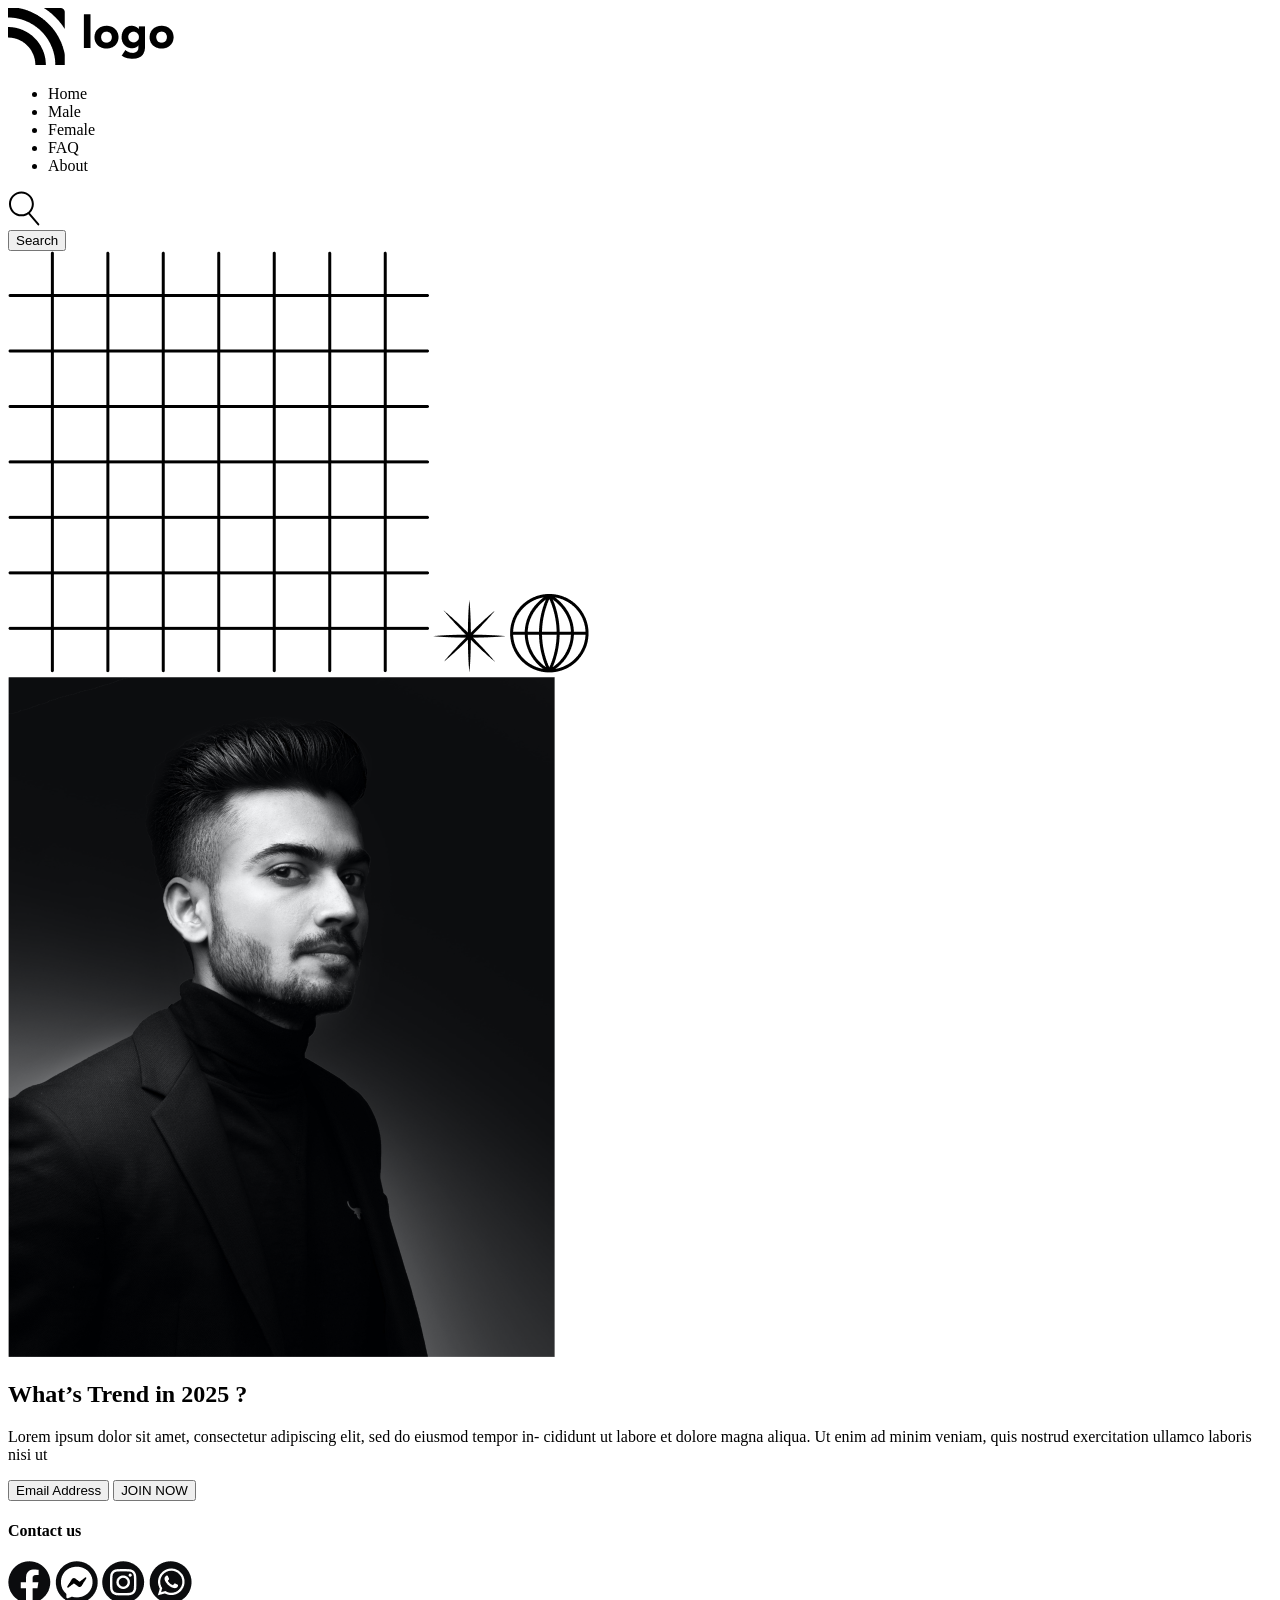
==== project-1/index.html @ d9344a89 "HTML and CSS" ====
<!DOCTYPE html>
<html lang="en">
  <head>
    <meta charset="UTF-8" />
    <meta http-equiv="X-UA-Compatible" content="IE=edge" />
    <meta name="viewport" content="width=device-width, initial-scale=1.0" />
    <!-- CSS File -->
    <link rel="stylesheet" href="/style.css" />
    <!-- Font Orbiton -->
    <link rel="preconnect" href="https://fonts.googleapis.com" />
    <link rel="preconnect" href="https://fonts.gstatic.com" crossorigin />
    <link
      href="https://fonts.googleapis.com/css2?family=Orbitron:wght@400;500;600;700;800&display=swap"
      rel="stylesheet"
    />

    <!-- FONT Poppins -->
    <link rel="preconnect" href="https://fonts.googleapis.com" />
    <link rel="preconnect" href="https://fonts.gstatic.com" crossorigin />
    <link
      href="https://fonts.googleapis.com/css2?family=Poppins:wght@200;300;400;500;600;700&display=swap"
      rel="stylesheet"
    />
    <style>
      /* .headerlogo {
        width: 20%;
        display: inline-block;
      }
      .headermenu {
        width: 50%;
        display: inline-block;
      }
      .headersearch {
        width: 10%;
        display: inline-block;
        float: right;
      }
      .list-item {
        display: inline;
      } */
    </style>
    <title>Project First</title>
  </head>
  <body>
    <div class="container">
      <!-- Navbar Section -->
      <section aria-label="navbar">
        <nav class="navbar-container">
          <div class="headerlogo">
            <img src="assets/Logo.png" alt="brand-logo" />
          </div>
          <div class="headermenu">
            <ul class="list">
              <li class="list-item">Home</li>
              <li class="list-item">Male</li>
              <li class="list-item">Female</li>
              <li class="list-item">FAQ</li>
              <li class="list-item">About</li>
            </ul>
          </div>
          <div class="button-group headersearch">
            <div class="search-icon">
              <svg
                width="32"
                height="35"
                viewBox="0 0 32 35"
                fill="none"
                xmlns="http://www.w3.org/2000/svg"
              >
                <path
                  d="M13.42 25.34C6.56004 25.34 0.97998 19.76 0.97998 12.9C0.97998 6.03999 6.56004 0.459991 13.42 0.459991C20.28 0.459991 25.86 6.03999 25.86 12.9C25.87 19.76 20.28 25.34 13.42 25.34ZM13.42 2.44999C7.66004 2.44999 2.97998 7.13999 2.97998 12.89C2.97998 18.64 7.66004 23.33 13.42 23.33C19.18 23.33 23.86 18.64 23.86 12.89C23.86 7.13999 19.18 2.44999 13.42 2.44999Z"
                  fill="black"
                />
                <path
                  d="M30.35 34.4C30.07 34.4 29.7899 34.28 29.5899 34.05L19.75 22.53C19.39 22.11 19.44 21.48 19.86 21.12C20.28 20.76 20.91 20.81 21.27 21.23L31.11 32.75C31.47 33.17 31.42 33.8 31 34.16C30.81 34.32 30.58 34.4 30.35 34.4Z"
                  fill="black"
                />
              </svg>
            </div>
            <div><button class="nav-button">Search</button></div>
          </div>
        </nav>
      </section>
      <!-- Hero Banner Section -->
      <section aria-label="banner">
        <div class="hero-container">
          <!-- --------------- -->
          <!-- Patterns -->
          <!-- ---------------- -->
          <span class="square">
            <img src="assets/squares.png" alt="square-pattern" />
          </span>
          <!-- Star -->
          <span class="star">
            <img src="assets/start.png" alt="start-pattern" />
          </span>
          <!-- Globe -->
          <span class="globe">
            <img src="assets/globe.png" alt="globe-pattern" />
          </span>
          <div>
            <img src="assets/Image.png" alt="person-hero-iamge" />
          </div>
          <div class="hero-container-right">
            <h1 class="hero-heading">What’s Trend in 2025 ?</h1>
            <p class="hero-description">
              Lorem ipsum dolor sit amet, consectetur adipiscing elit, sed do
              eiusmod tempor in- cididunt ut labore et dolore magna aliqua. Ut
              enim ad minim veniam, quis nostrud exercitation ullamco laboris
              nisi ut
            </p>
            <div>
              <button class="button-email">Email Address</button>
              <button class="button-join">JOIN NOW</button>
            </div>
            <div>
              <h4 class="contact-heading">Contact us</h4>
              <div class="icons">
                <span>
                  <img src="assets/Group.png" alt="facebook-icon" />
                </span>
                <span>
                  <img src="assets/Group (1).png" alt="messenger-icon" />
                </span>
                <span>
                  <img src="assets/Group (2).png" alt="instagram-icon" />
                </span>
                <span>
                  <img src="assets/Group (3).png" alt="whatsapp-icon" />
                </span>
              </div>
            </div>
          </div>
        </div>
      </section>
    </div>
  </body>
</html>
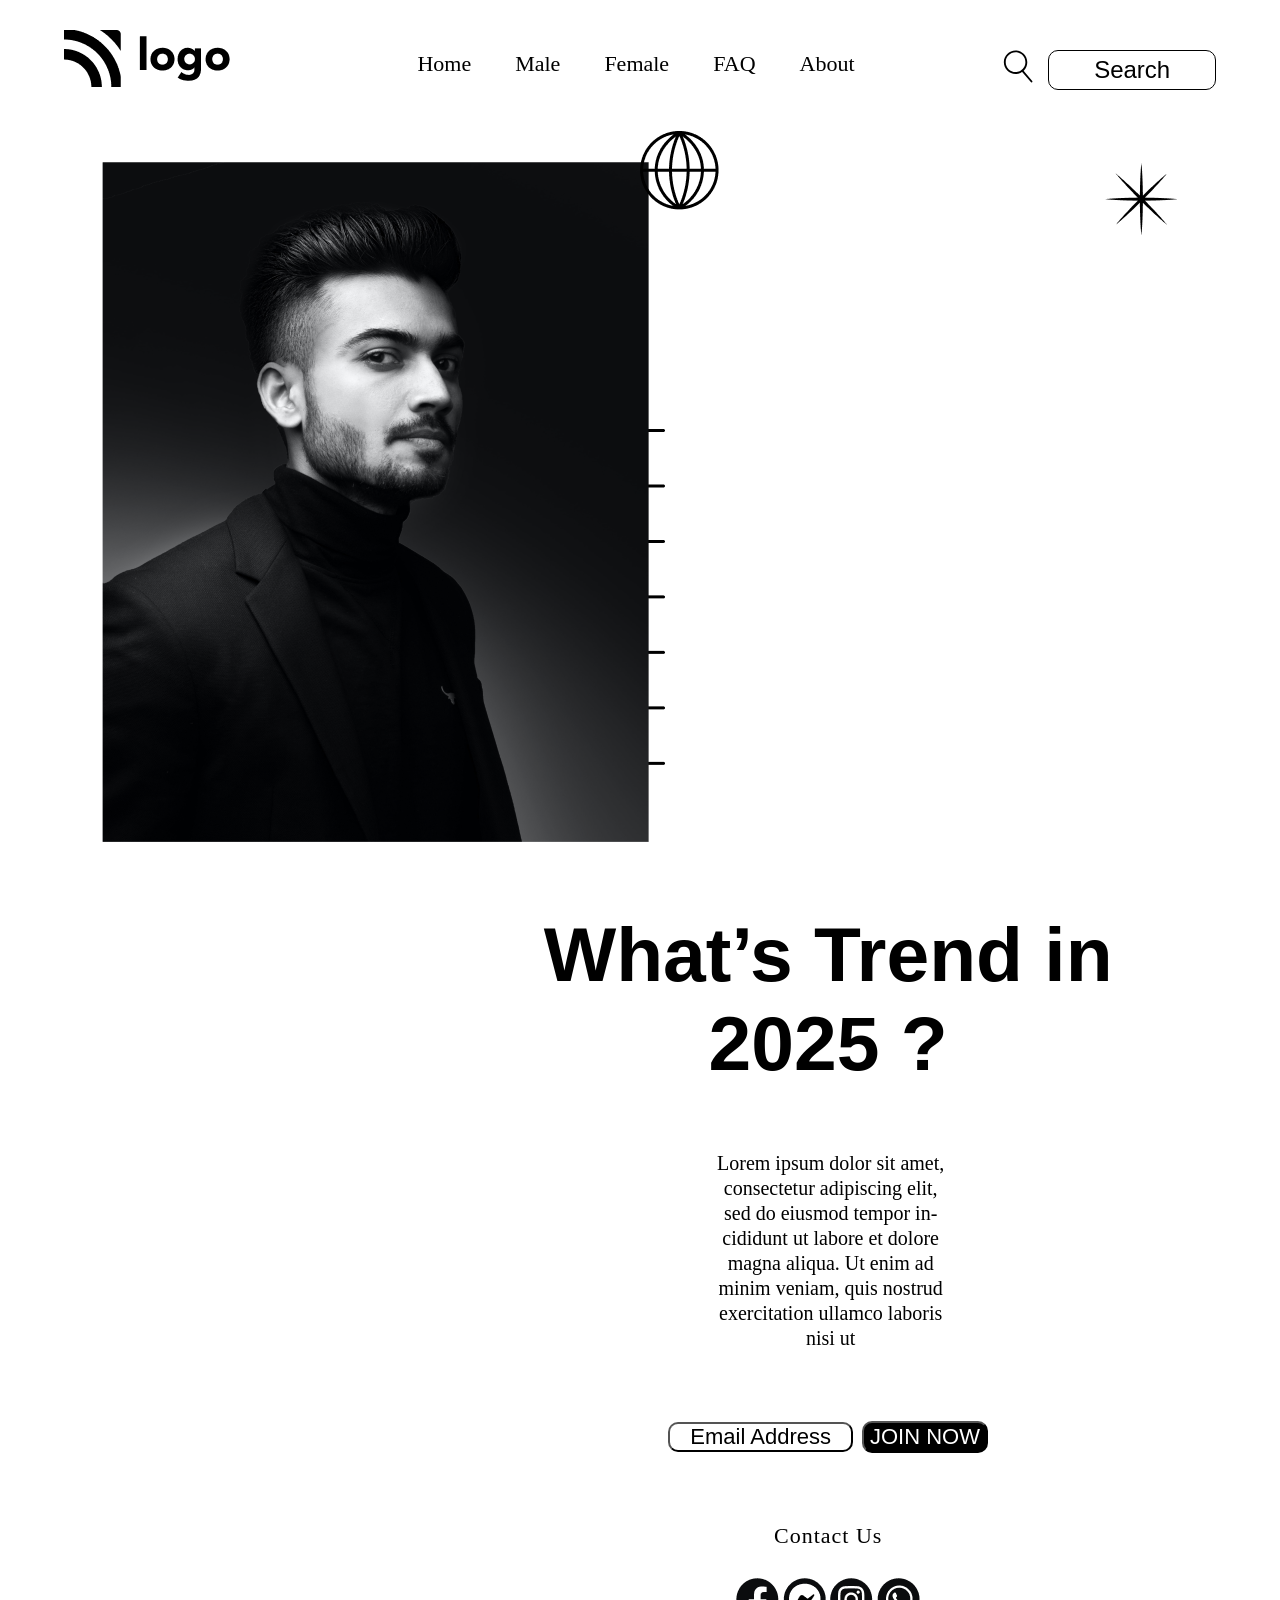
==== commit afa0cbf4: "Project First CSS Include" ====
--- a/project-1/index.html
+++ b/project-1/index.html
@@ -5,7 +5,7 @@
     <meta http-equiv="X-UA-Compatible" content="IE=edge" />
     <meta name="viewport" content="width=device-width, initial-scale=1.0" />
     <!-- CSS File -->
-    <link rel="stylesheet" href="/style.css" />
+    <link rel="stylesheet" href="style.css" />
     <!-- Font Orbiton -->
     <link rel="preconnect" href="https://fonts.googleapis.com" />
     <link rel="preconnect" href="https://fonts.gstatic.com" crossorigin />
--- a/project-1/style.css
+++ b/project-1/style.css
@@ -0,0 +1,114 @@
+@import url('https://fonts.googleapis.com/css2?family=Orbitron:wght@600&family=Square+Peg&display=swap');
+
+body {
+    margin: 0px;
+  }
+  /********* Start nav */
+  .navbar-container {
+    display: flex;
+    justify-content: space-around;
+    padding-top: 30px;
+  }
+  
+  .list li {
+    padding: 5px 20px 5px 20px;
+    font-size: 22px;
+    display: inline-block;
+    list-style-type: none;
+  }
+  .search-icon svg {
+    height: 33px;
+    padding-right: 14px;
+  }
+  .nav-button {
+    border: 1px solid #000;
+    border-radius: 10px;
+    padding: 5px 45px 5px 45px;
+    background: #fff;
+    font-size: 24px;
+  }
+  .button-group {
+    display: flex;
+    padding-top: 20px;
+  }
+  /********* end nav */
+  /********* Start container */
+  section[aria-label="banner"] {
+    position: relative;
+  }
+  .hero-container {
+    padding: 5% 8% 5% 8%;
+    /* position: relative;
+    display: flex; */
+  }
+  .hero-container:first div {
+    display: inline-block;
+    /* position: absolute; */
+  }
+  .globe + div {
+    float: left;
+  }
+  .hero-container-right {
+    float: right;
+    width: 65%;
+    text-align: center;
+  }
+  
+  span.square {
+    position: absolute;
+    left: 19.1%;
+    top: 225%;
+    z-index: -1;
+  }
+  span.square::after {
+    position: absolute;
+    top: 75%;
+    right: -151px;
+    background-image: url("/assets/start.png");
+    background-size: cover;
+    display: inline-block;
+    width: 50px;
+    height: 50px;
+    content: "";
+  }
+  span.star {
+    float: right;
+  }
+  span.globe {
+    top: 25%;
+    position: absolute;
+    left: 50%;
+  }
+  .hero-container-right h1 {
+    font-size: 4.8rem;
+    font-family: 'Orbitron', sans-serif;  
+  }
+  .hero-description + div {
+    margin: 10%;
+  }
+  p.hero-description {
+    padding: 0px 225px 0px 230px;
+    line-height: 25px;
+    font-size: 20px;
+  }
+  .button-email {
+    border-radius: 10px;
+    padding: 0px 20px 0px 20px;
+    background-color: #fff;
+    font-size: 22px;
+  }
+  .button-join {
+    background-color: #000;
+    color: #fff;
+    border-radius: 10px;
+    margin-left: 5px;
+    font-size: 22px;
+  }
+  .contact-heading {
+    font-size: 22px;
+    font-weight: 100;
+    text-transform: capitalize;
+    letter-spacing: 1px;
+  }
+  /********* End container */
+  
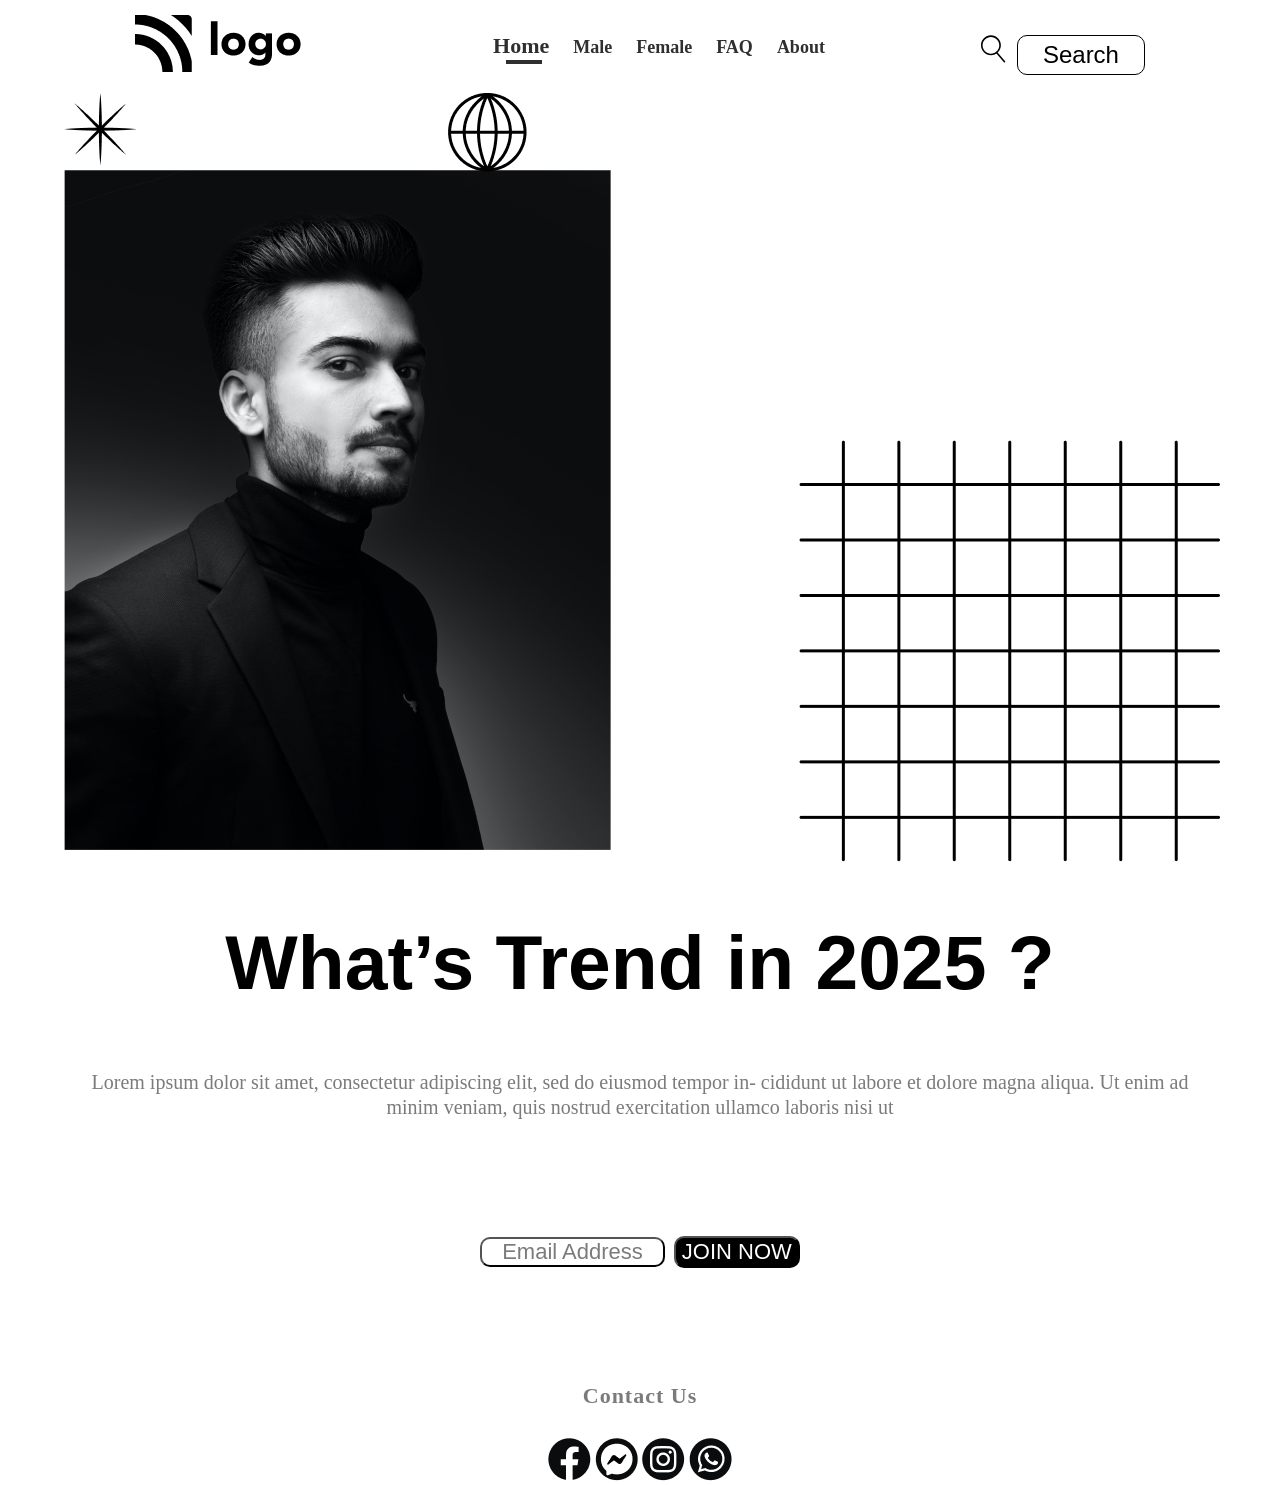
==== commit 58645907: "Project 7 and 8 Responsive" ====
--- a/project-1/index.html
+++ b/project-1/index.html
@@ -5,7 +5,8 @@
     <meta http-equiv="X-UA-Compatible" content="IE=edge" />
     <meta name="viewport" content="width=device-width, initial-scale=1.0" />
     <!-- CSS File -->
-    <link rel="stylesheet" href="style.css" />
+    <link rel="stylesheet" href="style_old.css" />
+    <link rel="stylesheet" href="responsive.css" />
     <!-- Font Orbiton -->
     <link rel="preconnect" href="https://fonts.googleapis.com" />
     <link rel="preconnect" href="https://fonts.gstatic.com" crossorigin />
@@ -21,24 +22,7 @@
       href="https://fonts.googleapis.com/css2?family=Poppins:wght@200;300;400;500;600;700&display=swap"
       rel="stylesheet"
     />
-    <style>
-      /* .headerlogo {
-        width: 20%;
-        display: inline-block;
-      }
-      .headermenu {
-        width: 50%;
-        display: inline-block;
-      }
-      .headersearch {
-        width: 10%;
-        display: inline-block;
-        float: right;
-      }
-      .list-item {
-        display: inline;
-      } */
-    </style>
+    
     <title>Project First</title>
   </head>
   <body>
--- a/project-1/style_old.css
+++ b/project-1/style_old.css
@@ -0,0 +1,137 @@
+@import url('https://fonts.googleapis.com/css2?family=Orbitron:wght@600&family=Square+Peg&display=swap');
+
+body {
+    margin: 0px;
+    font-family: 'Orbitron';
+  }
+  /********* Start nav */
+  .navbar-container {
+    display: flex;
+    justify-content: space-around;
+    padding-top: 30px;
+  }
+  
+  .list li {
+    padding: 5px 20px 5px 20px;
+    font-size: 22px;
+    display: inline-block;
+    list-style-type: none;
+    font-weight: 700;
+    position: relative;
+    color: #2f2f2f;
+  }
+  .search-icon svg {
+    height: 33px;
+    padding-right: 14px;
+  }
+  .nav-button {
+    border: 3px solid #000;
+    border-radius: 10px;
+    padding: 5px 45px 5px 45px;
+    background: #fff;
+    font-size: 24px;
+  }
+  .button-group {
+    display: flex;
+    padding-top: 20px;
+  }
+  .navbar-container ul li:first-child{
+    font-weight: 900;
+    font-size: 28px;    
+}
+.navbar-container ul li:first-child::before{
+   
+    content: "";
+    position: absolute;
+    width: 47%;
+    height: 1px;
+    bottom: -3px;
+    left: 30%;
+    border-bottom: 4px solid;
+}
+  /********* end nav */
+  /********* Start container */
+  section[aria-label="banner"] {
+    position: relative;
+  }
+  .hero-container {
+    padding: 0 5%;
+     position: relative;
+   /* display: flex; */
+  }
+  .hero-container:first div {
+    display: inline-block;
+    /* position: absolute; */
+  }
+  .globe + div {
+    float: left;
+  }
+  .hero-container-right {
+    float: right;
+    width: 65%;
+    text-align: center;
+  }
+  
+  span.square {
+    position: absolute;
+    left: 19.1%;
+    top: 225%;
+    z-index: -1;
+  }
+  span.square::after {
+    position: absolute;
+    top: 75%;
+    right: -151px;
+    background-image: url("/assets/start.png");
+    background-size: cover;
+    display: inline-block;
+    width: 50px;
+    height: 50px;
+    content: "";
+  }
+  span.star {
+    float: right;
+  }
+  span.globe {
+    top: 25%;
+    position: absolute;
+    left: 50%;
+  }
+  .hero-container-right h1 {
+    font-size: 4.8rem;
+    font-family: 'Orbitron', sans-serif;  
+  }
+  .hero-description + div {
+    margin: 10%;
+  }
+  p.hero-description {
+    padding: 0px 225px 0px 230px;
+    line-height: 25px;
+    font-size: 20px;
+    font-family: Poppins;
+    color: #7b7b7b;
+  }
+  .button-email {
+    border-radius: 10px;
+    padding: 0px 20px 0px 20px;
+    background-color: #fff;
+    font-size: 22px;
+    color: #7b7b7b;
+  }
+  .button-join {
+    background-color: #000;
+    color: #fff;
+    border-radius: 10px;
+    margin-left: 5px;
+    font-size: 22px;
+  }
+  .contact-heading {
+    font-size: 22px;
+    font-weight: 600;
+    text-transform: capitalize;
+    letter-spacing: 1px;
+    font-family: Poppins;
+    color: #7b7b7b;
+  }
+  /********* End container */
+  
--- a/project-1/responsive.css
+++ b/project-1/responsive.css
@@ -0,0 +1,118 @@
+
+@media  screen and (max-width: 576px) {
+    .navbar-container {
+        display: flex;
+        justify-content: space-evenly;
+        padding: 30px 0;
+    }
+    .headermenu{
+        display: none;
+    }
+    
+    p.hero-description {
+     padding: 0;
+    }
+    .hero-container-right {
+        float: none;
+         width: 100%; 
+        text-align: center;
+    }
+    span.square {
+        position: absolute;
+        top: 18%;
+        right: 0;
+        bottom: 0;
+        left: unset;
+        z-index: -1;
+    }
+    span.globe {
+         top: 0;
+        position: absolute;
+        left: 35%;
+    }
+    .globe + div {
+        float: none; 
+    }
+    span.square::after {
+        
+        top: 34%;
+        right: 0; 
+        
+    }
+    img[alt=person-hero-iamge]{
+        width: -webkit-fill-available;   
+        margin-top: 10px; 
+    }
+    .hero-container-right h1 {
+        margin-top: 100px;
+    }
+}
+@media screen and (min-width: 600px) {...}
+
+@media  screen and (min-width: 768px) { 
+    .navbar-container{
+        padding: 15px 5%;
+    }
+    .navbar-container ul li:first-child {
+        font-weight: 900;
+        font-size: 22px;
+    }
+    .navbar-container ul li{
+        font-size: 18px;
+        padding: 2px 10px 2px 10px;
+    }
+    .nav-button {
+        border: 1px solid #000;
+        
+        padding: 5px 25px;
+        background: #fff;
+        font-size: 24px;
+    }
+    .search-icon svg {
+        height: 28px;
+        padding-right: 8px;
+    }
+
+    span.square {
+       
+        top: 25%;
+        right: 60px;
+        left: unset;
+        z-index: -1;
+    }
+
+    span.square::after {
+        
+        top: 75%;
+        right: 0; 
+        
+    }
+    span.globe {
+         top: 0; 
+        position: absolute;
+        left: 35%;
+    }
+    .hero-container-right {
+        float: none;
+        width: 100%;
+        text-align: center;
+    }
+    p.hero-description {
+        padding: 0;
+    }
+    .globe + div {
+        float: none;
+    }
+    span.star {
+        float: none;
+    }
+}
+
+// Large devices (desktops, 992px and up)
+@media (min-width: 992px) { ... }
+
+// X-Large devices (large desktops, 1200px and up)
+@media (min-width: 1200px) { ... }
+
+// XX-Large devices (larger desktops, 1400px and up)
+@media (min-width: 1400px) { ... }
